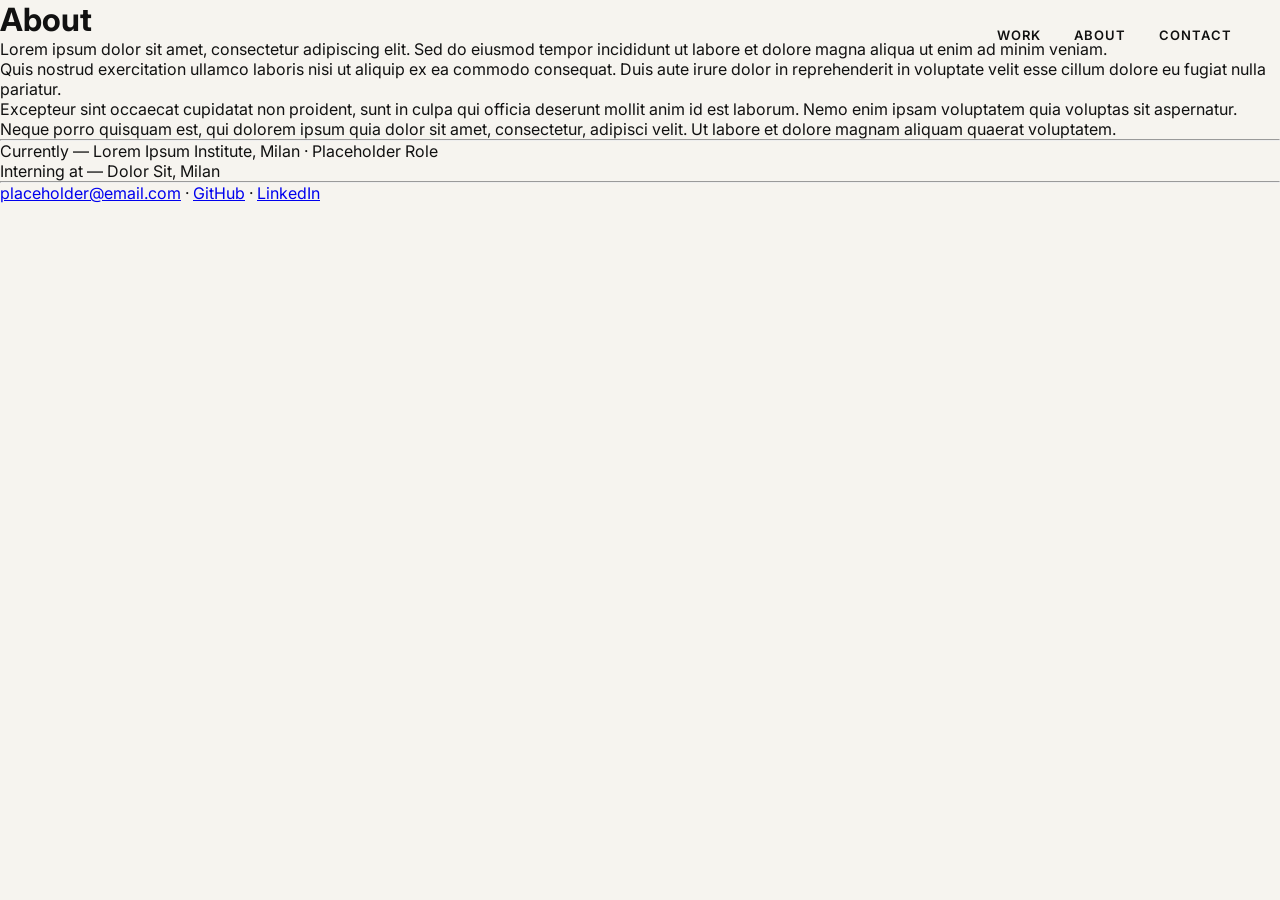
==== about.html @ 0661f5d7 "feat: about page scaffold + update index link" ====
<!DOCTYPE html>
<html lang="en">
<head>
    <meta charset="UTF-8">
    <meta name="viewport" content="width=device-width, initial-scale=1.0">
    <title>About — Corinna Buzzi</title>

    <link rel="preconnect" href="https://fonts.googleapis.com">
    <link rel="preconnect" href="https://fonts.gstatic.com" crossorigin>
    <link href="https://fonts.googleapis.com/css2?family=Inter:wght@400;700&family=Lora:ital,wght@0,400;1,400&family=JetBrains+Mono:wght@400;700&display=swap" rel="stylesheet">

    <link rel="stylesheet" href="styles.css">
    <link rel="stylesheet" href="about.css">
</head>
<body>

    <nav class="nav">
        <ul class="nav-links">
            <li><a href="index.html#work">Work</a></li>
            <li><a href="about.html">About</a></li>
            <li><a href="#contact">Contact</a></li>
        </ul>
    </nav>

    <main class="about">
        <h1 class="about-title">About</h1>

        <div class="about-prose">
            <p>Lorem ipsum dolor sit amet, consectetur adipiscing elit. Sed do eiusmod tempor incididunt ut labore et dolore magna aliqua ut enim ad minim veniam.</p>
            <p>Quis nostrud exercitation ullamco laboris nisi ut aliquip ex ea commodo consequat. Duis aute irure dolor in reprehenderit in voluptate velit esse cillum dolore eu fugiat nulla pariatur.</p>
            <p>Excepteur sint occaecat cupidatat non proident, sunt in culpa qui officia deserunt mollit anim id est laborum. Nemo enim ipsam voluptatem quia voluptas sit aspernatur.</p>
            <p>Neque porro quisquam est, qui dolorem ipsum quia dolor sit amet, consectetur, adipisci velit. Ut labore et dolore magnam aliquam quaerat voluptatem.</p>
        </div>

        <hr class="about-divider">

        <div class="about-info">
            <p>Currently — Lorem Ipsum Institute, Milan · Placeholder Role</p>
            <p>Interning at — Dolor Sit, Milan</p>
        </div>

        <hr class="about-divider">

        <div class="about-contact">
            <a href="mailto:placeholder@email.com">placeholder@email.com</a>
            <span class="about-sep">·</span>
            <a href="#">GitHub</a>
            <span class="about-sep">·</span>
            <a href="#">LinkedIn</a>
        </div>
    </main>

</body>
</html>
---- styles.css ----
*, *::before, *::after {
    margin: 0;
    padding: 0;
    box-sizing: border-box;
}

:root {
    --bg: #f6f4ef;
    --text: #111;
    --blue: #0000FF;
    --gray: #888;
    --font-sans: 'Inter', sans-serif;
    --font-serif: 'Lora', serif;
    --font-mono: 'JetBrains Mono', monospace;
}

html {
    scroll-behavior: smooth;
}

body {
    background: var(--bg);
    color: var(--text);
    font-family: var(--font-sans);
    -webkit-font-smoothing: antialiased;
}

.nav {
    position: fixed;
    top: 0;
    right: 0;
    padding: 24px 48px;
    z-index: 100;
}

.nav-links {
    list-style: none;
    display: flex;
    gap: 32px;
}

.nav-links a {
    font-size: 13px;
    font-weight: 600;
    letter-spacing: 1.2px;
    text-transform: uppercase;
    color: var(--text);
    text-decoration: none;
    transition: color 0.2s;
}

.nav-links a:hover {
    color: var(--blue);
}

.hero {
    position: relative;
    height: 100vh;
    display: flex;
    align-items: center;
    justify-content: flex-start;
    overflow: hidden;
}

.hero-graph {
    position: absolute;
    top: 0;
    left: 0;
    width: 100%;
    height: 100%;
    pointer-events: none;
    opacity: 0;
    animation: graphFadeIn 1.2s ease forwards;
    animation-delay: 0.3s;
}

@keyframes graphFadeIn {
    to { opacity: 1; }
}

.hero-content {
    position: relative;
    z-index: 1;
    text-align: left;
    padding-left: 8vw;
}

.hero-cycling-word {
    margin-bottom: 16px;
    height: 36px;
    display: flex;
    align-items: center;
}

.cycling-text {
    font-family: var(--font-mono);
    font-size: 26px;
    font-weight: 700;
    color: var(--blue);
    letter-spacing: -0.5px;
    cursor: default;
    display: inline-block;
    min-width: 120px;
    text-align: center;
}

.hero-name {
    font-size: 72px;
    font-weight: 700;
    color: var(--text);
    line-height: 1.0;
    letter-spacing: -2px;
    margin-bottom: 16px;
}

.name-line {
    display: block;
    clip-path: inset(0 100% 0 0);
    animation: revealName 0.8s cubic-bezier(0.65, 0, 0.35, 1) forwards;
}

.name-line:nth-child(2) {
    animation-delay: 0.15s;
}

@keyframes revealName {
    to { clip-path: inset(0 0% 0 0); }
}

.hero-role {
    font-size: 17px;
    font-weight: 400;
    color: var(--gray);
    margin-bottom: 24px;
    opacity: 0;
    animation: fadeUp 0.6s ease forwards;
    animation-delay: 0.6s;
}

.hero-tagline {
    font-family: var(--font-serif);
    font-size: 18px;
    font-style: italic;
    color: var(--gray);
    margin-bottom: 48px;
    opacity: 0;
    animation: fadeUp 0.6s ease forwards;
    animation-delay: 0.8s;
}

.hero-cta {
    display: inline-flex;
    align-items: center;
    gap: 8px;
    font-size: 13px;
    font-weight: 600;
    letter-spacing: 1.2px;
    text-transform: uppercase;
    color: var(--text);
    text-decoration: none;
    padding: 12px 24px;
    border: 1px solid var(--text);
    border-radius: 100px;
    opacity: 0;
    animation: fadeUp 0.6s ease forwards;
    animation-delay: 1s;
    transition: background 0.25s ease, color 0.25s ease;
}

.hero-cta:hover {
    background: var(--text);
    color: var(--bg);
}

.hero-cta svg {
    transition: transform 0.25s ease;
}

.hero-cta:hover svg {
    transform: translateY(3px);
}

@keyframes fadeUp {
    from {
        opacity: 0;
        transform: translateY(12px);
    }
    to {
        opacity: 1;
        transform: translateY(0);
    }
}

.work {
    max-width: 750px;
    margin: 0 auto;
    padding: 120px 24px;
}

.project {
    border-top: 1px solid #d0cec9;
    padding: 28px 0;
}

.project:hover .project-title {
    opacity: 0.7;
}

.project-header {
    display: flex;
    justify-content: space-between;
    align-items: baseline;
}

.project-title {
    font-size: 20px;
    font-weight: 700;
    color: var(--text);
    transition: opacity 200ms;
}

.project-year {
    font-size: 14px;
    font-weight: 400;
    color: var(--gray);
}

.project-desc {
    font-family: var(--font-serif);
    font-size: 17px;
    font-weight: 400;
    color: var(--text);
    margin-top: 8px;
    line-height: 1.5;
}

.project-footer {
    display: flex;
    justify-content: space-between;
    align-items: baseline;
    margin-top: 12px;
}

.project-tech {
    font-family: var(--font-mono);
    font-size: 12px;
    font-weight: 700;
    color: var(--blue);
    text-transform: uppercase;
    letter-spacing: 1px;
}

.project-status {
    font-size: 13px;
    font-weight: 400;
    color: var(--gray);
}
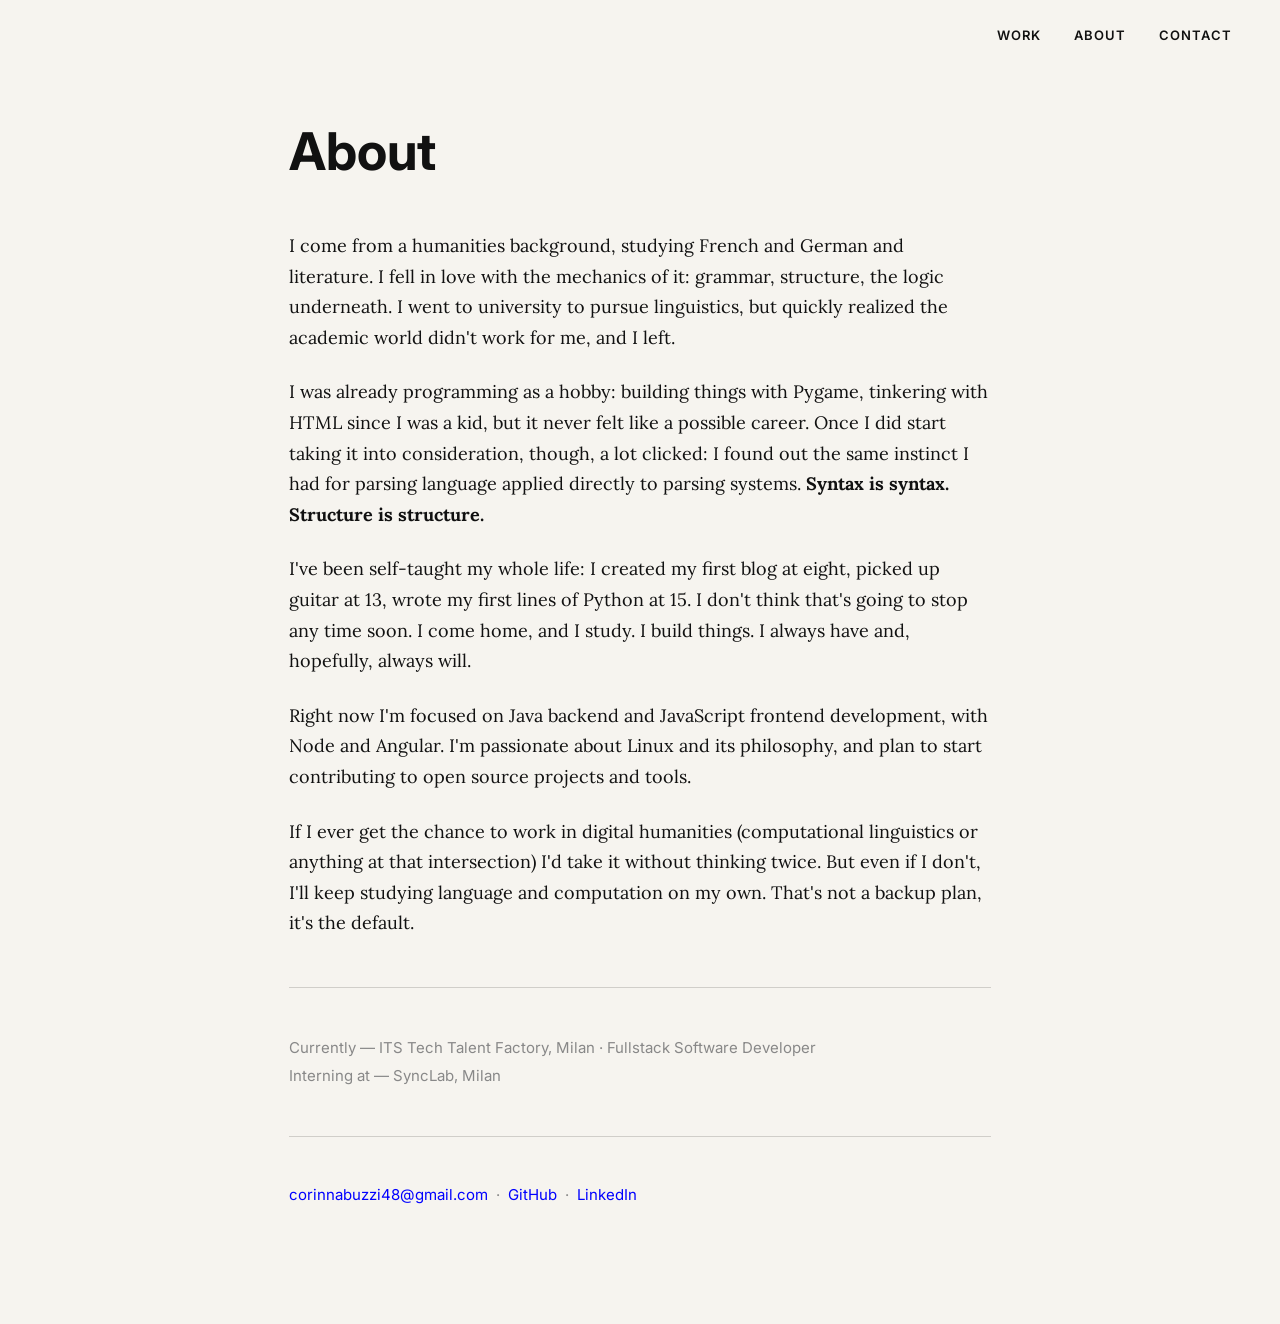
==== commit ba9847f5: "feat: about page content" ====
--- a/about.html
+++ b/about.html
@@ -26,27 +26,28 @@
         <h1 class="about-title">About</h1>
 
         <div class="about-prose">
-            <p>Lorem ipsum dolor sit amet, consectetur adipiscing elit. Sed do eiusmod tempor incididunt ut labore et dolore magna aliqua ut enim ad minim veniam.</p>
-            <p>Quis nostrud exercitation ullamco laboris nisi ut aliquip ex ea commodo consequat. Duis aute irure dolor in reprehenderit in voluptate velit esse cillum dolore eu fugiat nulla pariatur.</p>
-            <p>Excepteur sint occaecat cupidatat non proident, sunt in culpa qui officia deserunt mollit anim id est laborum. Nemo enim ipsam voluptatem quia voluptas sit aspernatur.</p>
-            <p>Neque porro quisquam est, qui dolorem ipsum quia dolor sit amet, consectetur, adipisci velit. Ut labore et dolore magnam aliquam quaerat voluptatem.</p>
+            <p>I come from a humanities background, studying French and German and literature. I fell in love with the mechanics of it: grammar, structure, the logic underneath. I went to university to pursue linguistics, but quickly realized the academic world didn't work for me, and I left.</p>
+            <p>I was already programming as a hobby: building things with Pygame, tinkering with HTML since I was a kid, but it never felt like a possible career. Once I did start taking it into consideration, though, a lot clicked: I found out the same instinct I had for parsing language applied directly to parsing systems. <b>Syntax is syntax. Structure is structure.</b></p>
+            <p>I've been self-taught my whole life: I created my first blog at eight, picked up guitar at 13, wrote my first lines of Python at 15. I don't think that's going to stop any time soon. I come home, and I study. I build things. I always have and, hopefully, always will.</p>
+            <p>Right now I'm focused on Java backend and JavaScript frontend development, with Node and Angular. I'm passionate about Linux and its philosophy, and plan to start contributing to open source projects and tools.</p>
+            <p>If I ever get the chance to work in digital humanities (computational linguistics or anything at that intersection) I'd take it without thinking twice. But even if I don't, I'll keep studying language and computation on my own. That's not a backup plan, it's the default.</p>
         </div>
 
         <hr class="about-divider">
 
         <div class="about-info">
-            <p>Currently — Lorem Ipsum Institute, Milan · Placeholder Role</p>
-            <p>Interning at — Dolor Sit, Milan</p>
+            <p>Currently — ITS Tech Talent Factory, Milan · Fullstack Software Developer</p>
+            <p>Interning at — SyncLab, Milan</p>
         </div>
 
         <hr class="about-divider">
 
         <div class="about-contact">
-            <a href="mailto:placeholder@email.com">placeholder@email.com</a>
+            <a href="mailto:corinnabuzzi48@gmail.com">corinnabuzzi48@gmail.com</a>
             <span class="about-sep">·</span>
-            <a href="#">GitHub</a>
+            <a href="https://github.com/corinnabuzzi" target="_blank" rel="noopener">GitHub</a>
             <span class="about-sep">·</span>
-            <a href="#">LinkedIn</a>
+            <a href="https://www.linkedin.com/in/corinna-buzzi" target="_blank" rel="noopener">LinkedIn</a>
         </div>
     </main>
 
--- a/about.css
+++ b/about.css
@@ -0,0 +1,56 @@
+.about {
+    max-width: 750px;
+    margin: 0 auto;
+    padding: 120px 24px;
+}
+
+.about-title {
+    font-size: 52px;
+    font-weight: 700;
+    color: var(--text);
+    margin-bottom: 48px;
+}
+
+.about-prose p {
+    font-family: var(--font-serif);
+    font-size: 18px;
+    font-weight: 400;
+    line-height: 1.7;
+    color: var(--text);
+    margin-bottom: 24px;
+}
+
+.about-divider {
+    border: none;
+    border-top: 1px solid #d0cec9;
+    margin: 48px 0;
+}
+
+.about-info p {
+    font-size: 15px;
+    font-weight: 400;
+    color: var(--gray);
+    line-height: 1.6;
+    margin-bottom: 4px;
+}
+
+.about-contact {
+    font-size: 15px;
+    font-weight: 400;
+    display: flex;
+    align-items: center;
+    gap: 8px;
+}
+
+.about-contact a {
+    color: var(--blue);
+    text-decoration: none;
+}
+
+.about-contact a:hover {
+    text-decoration: underline;
+}
+
+.about-sep {
+    color: var(--gray);
+}
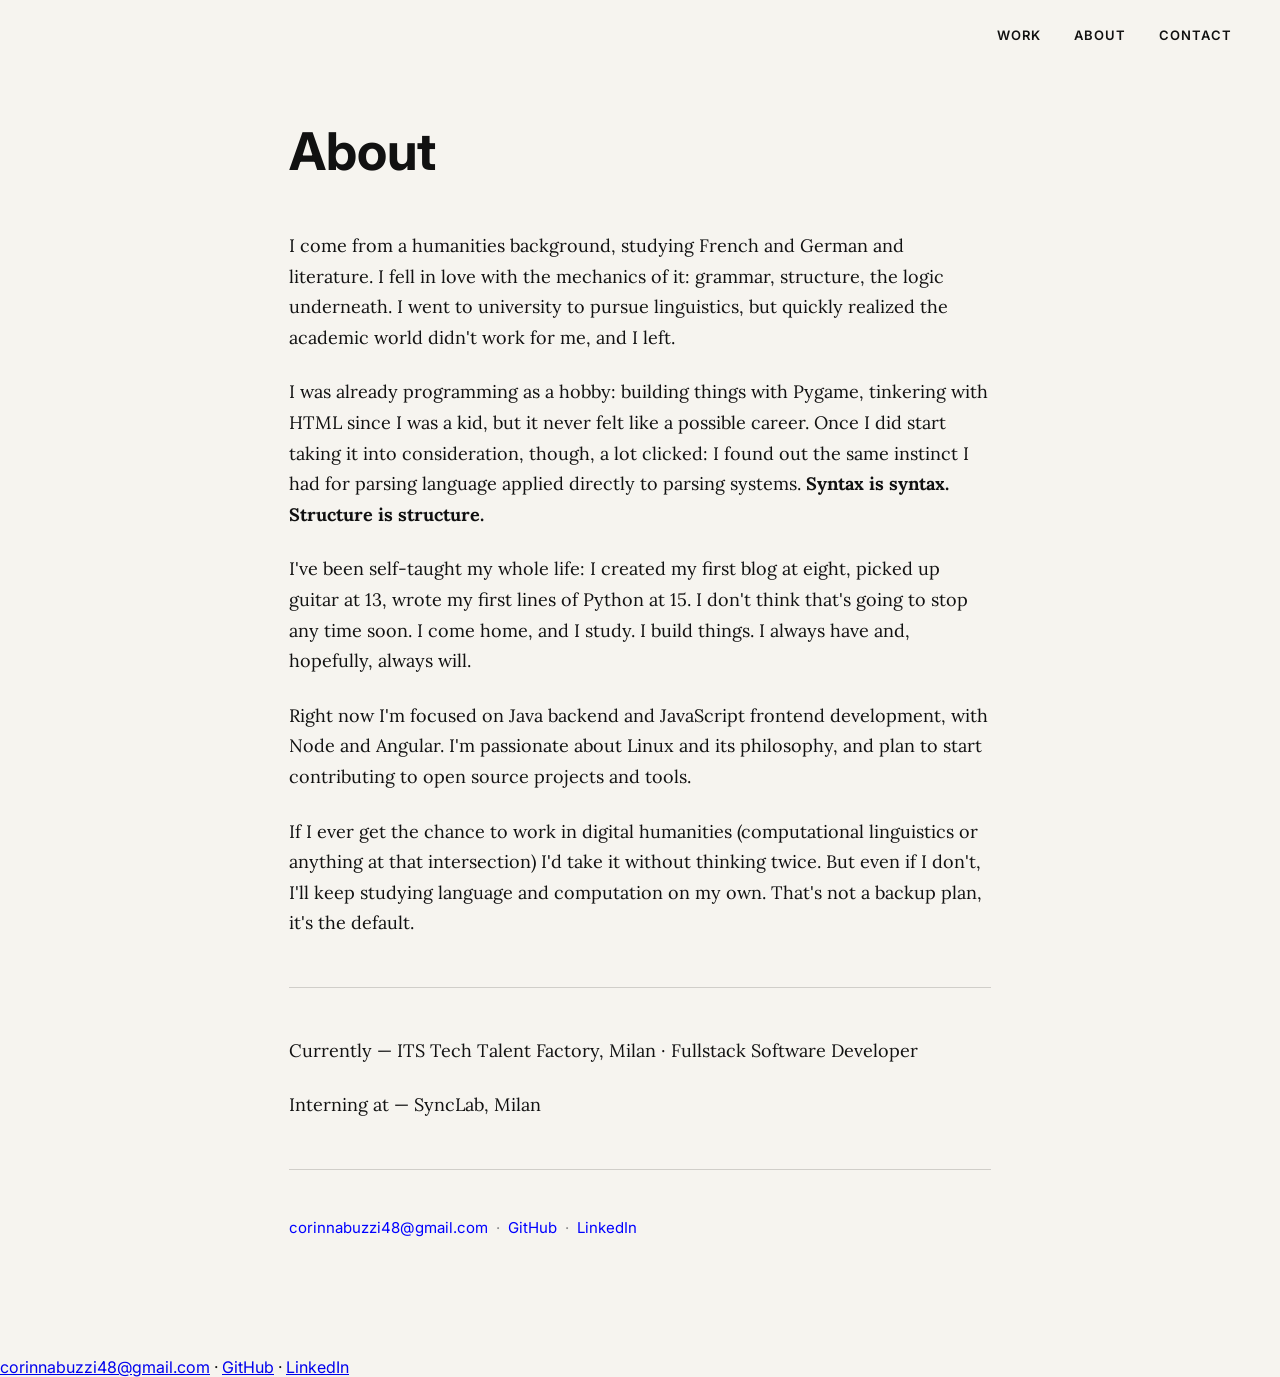
==== commit 6c4a1f3e: "refactor: about page structure, footer, definitive prose" ====
--- a/about.html
+++ b/about.html
@@ -31,16 +31,12 @@
             <p>I've been self-taught my whole life: I created my first blog at eight, picked up guitar at 13, wrote my first lines of Python at 15. I don't think that's going to stop any time soon. I come home, and I study. I build things. I always have and, hopefully, always will.</p>
             <p>Right now I'm focused on Java backend and JavaScript frontend development, with Node and Angular. I'm passionate about Linux and its philosophy, and plan to start contributing to open source projects and tools.</p>
             <p>If I ever get the chance to work in digital humanities (computational linguistics or anything at that intersection) I'd take it without thinking twice. But even if I don't, I'll keep studying language and computation on my own. That's not a backup plan, it's the default.</p>
-        </div>
 
-        <hr class="about-divider">
-
-        <div class="about-info">
+            <hr class="about-divider">
             <p>Currently — ITS Tech Talent Factory, Milan · Fullstack Software Developer</p>
             <p>Interning at — SyncLab, Milan</p>
+            <hr class="about-divider">
         </div>
-
-        <hr class="about-divider">
 
         <div class="about-contact">
             <a href="mailto:corinnabuzzi48@gmail.com">corinnabuzzi48@gmail.com</a>
@@ -51,5 +47,13 @@
         </div>
     </main>
 
+    <footer class="footer">
+        <a href="mailto:corinnabuzzi48@gmail.com">corinnabuzzi48@gmail.com</a>
+        <span class="footer-sep">·</span>
+        <a href="https://github.com/corinnabuzzi" target="_blank" rel="noopener">GitHub</a>
+        <span class="footer-sep">·</span>
+        <a href="https://www.linkedin.com/in/corinna-buzzi" target="_blank" rel="noopener">LinkedIn</a>
+    </footer>
+
 </body>
 </html>
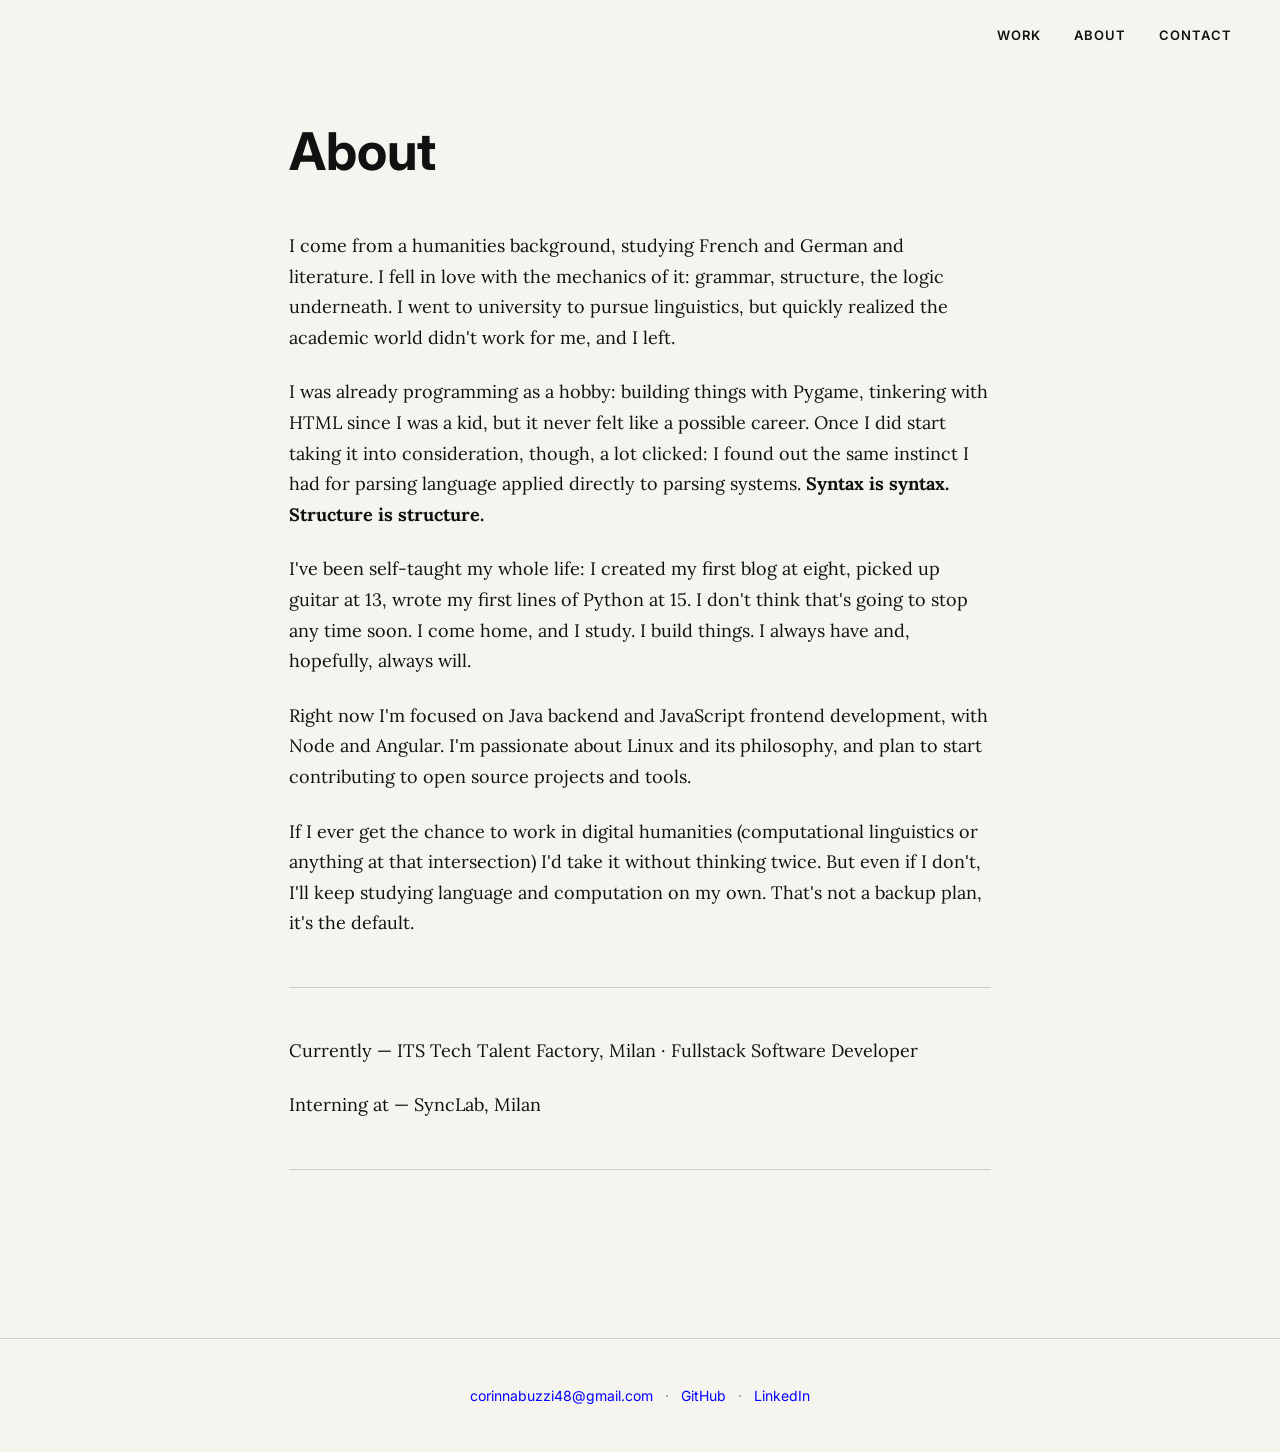
==== commit 3f25cfd9: "fix: remove duplicate contact links" ====
--- a/about.html
+++ b/about.html
@@ -37,14 +37,6 @@
             <p>Interning at — SyncLab, Milan</p>
             <hr class="about-divider">
         </div>
-
-        <div class="about-contact">
-            <a href="mailto:corinnabuzzi48@gmail.com">corinnabuzzi48@gmail.com</a>
-            <span class="about-sep">·</span>
-            <a href="https://github.com/corinnabuzzi" target="_blank" rel="noopener">GitHub</a>
-            <span class="about-sep">·</span>
-            <a href="https://www.linkedin.com/in/corinna-buzzi" target="_blank" rel="noopener">LinkedIn</a>
-        </div>
     </main>
 
     <footer class="footer">
--- a/styles.css
+++ b/styles.css
@@ -254,4 +254,26 @@
     font-size: 13px;
     font-weight: 400;
     color: var(--gray);
+}
+
+.footer {
+    border-top: 1px solid #d0cec9;
+    padding: 48px 24px;
+    text-align: center;
+    font-family: var(--font-sans);
+    font-size: 14px;
+}
+
+.footer a {
+    color: var(--blue);
+    text-decoration: none;
+}
+
+.footer a:hover {
+    text-decoration: underline;
+}
+
+.footer-sep {
+    color: var(--gray);
+    margin: 0 8px;
 }
--- a/about.css
+++ b/about.css
@@ -53,4 +53,20 @@
 
 .about-sep {
     color: var(--gray);
+}
+
+@media (max-width: 768px) {
+    .about {
+        padding: 80px 20px;
+    }
+
+    .about-title {
+        font-size: 38px;
+    }
+}
+
+@media (max-width: 480px) {
+    .about-title {
+        font-size: 32px;
+    }
 }
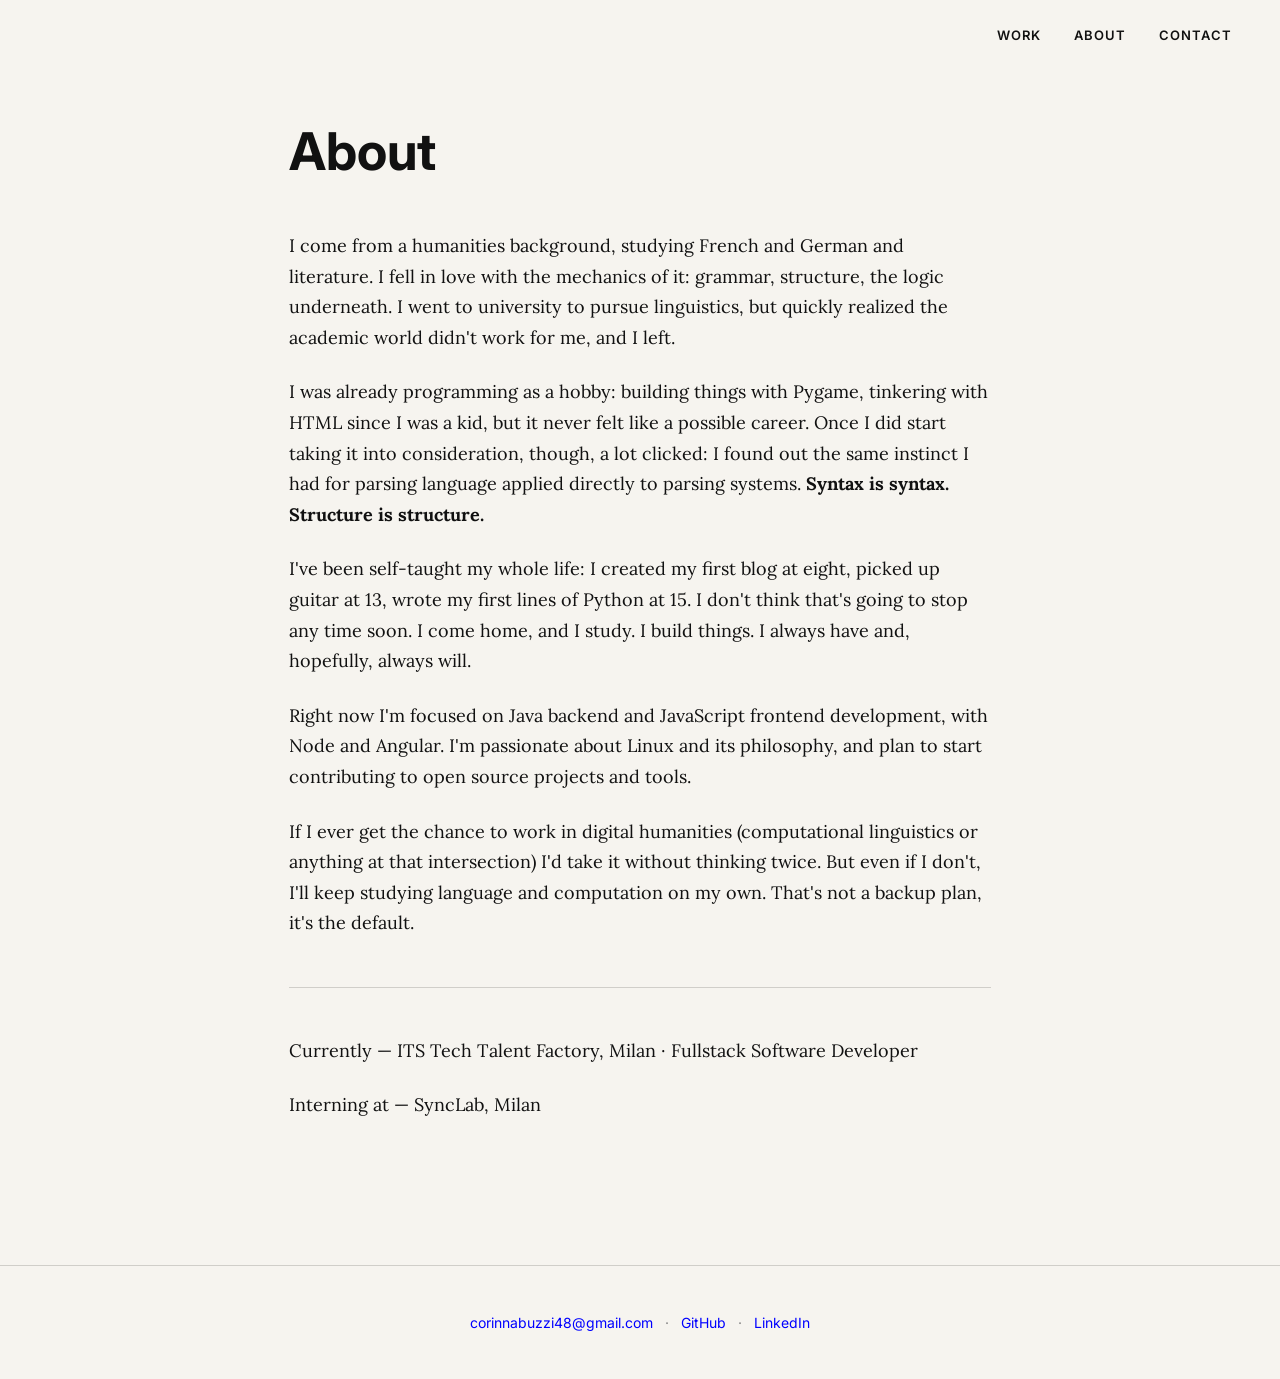
==== commit 5408cba0: "fix: remove redundant divider above footer" ====
--- a/about.html
+++ b/about.html
@@ -35,7 +35,6 @@
             <hr class="about-divider">
             <p>Currently — ITS Tech Talent Factory, Milan · Fullstack Software Developer</p>
             <p>Interning at — SyncLab, Milan</p>
-            <hr class="about-divider">
         </div>
     </main>
 
